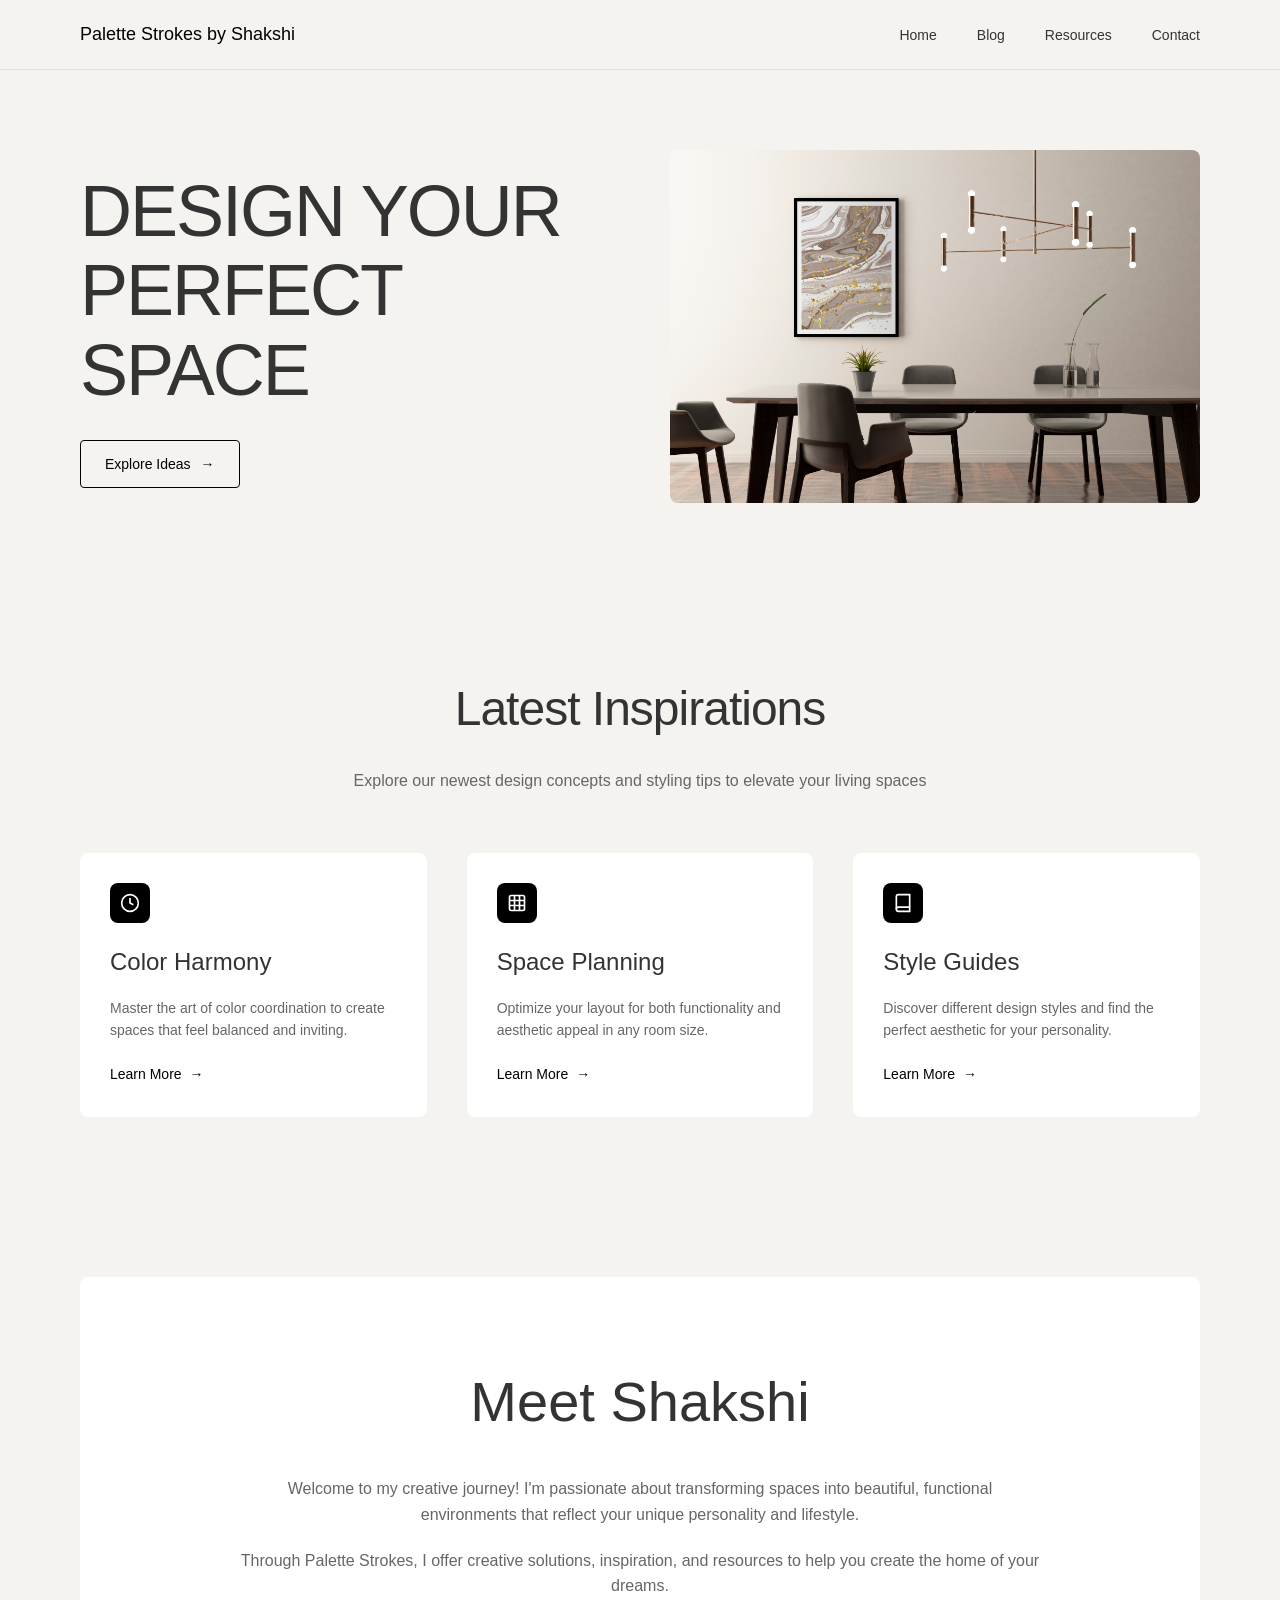
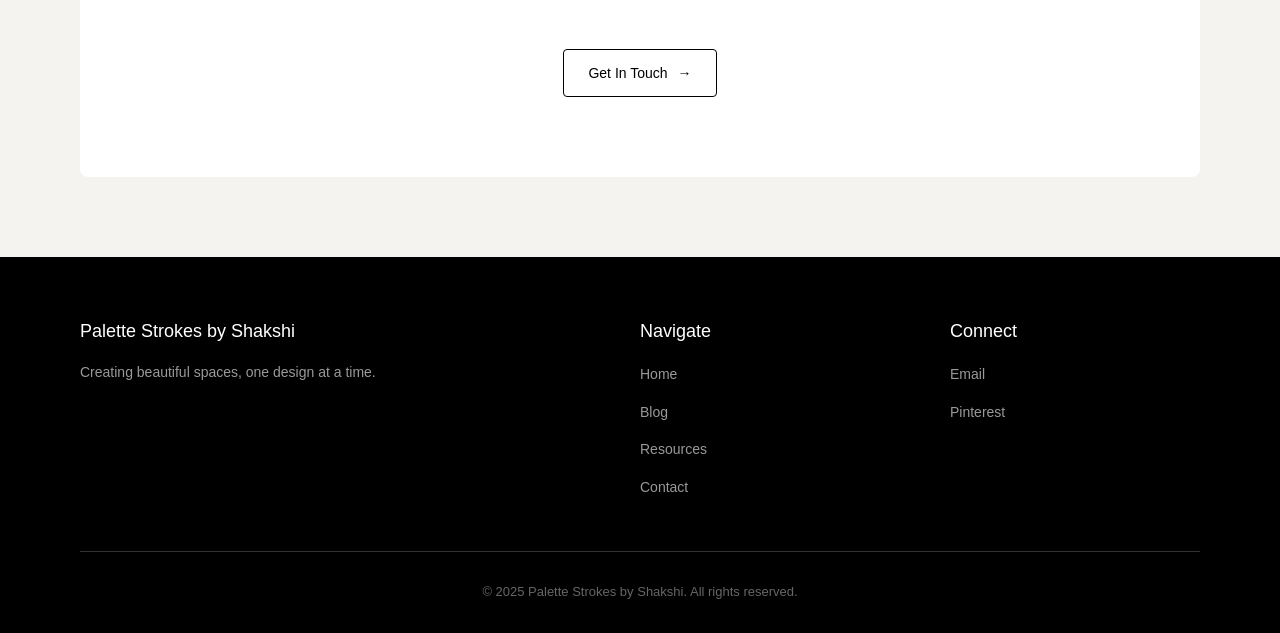
==== index.html @ cc867712 "Added Website Files Html, Css, Javascript files are added in the repository" ====
<!DOCTYPE html>
<html lang="en">
<head>
  <meta charset="UTF-8">
  <meta name="viewport" content="width=device-width, initial-scale=1.0">
  <title>Palette Strokes by Shakshi - Home</title>
  <link rel="stylesheet" href="css/styles.css">
</head>
<body>
  <header>
    <a href="index.html" class="logo">Palette Strokes by Shakshi</a>
    <nav>
      <ul>
        <li><a href="index.html">Home</a></li>
        <li><a href="blog.html">Blog</a></li>
        <li><a href="resources.html">Resources</a></li>
        <li><a href="contact.html">Contact</a></li>
      </ul>
    </nav>
  </header>

  <section class="hero">
    <div class="hero-content">
      <h1>DESIGN YOUR PERFECT SPACE</h1>
      <a href="blog.html" class="btn">
        Explore Ideas
        <span>→</span>
      </a>
    </div>
    <div class="hero-image">
      <img src="images/home_image.jpg" alt="Modern living room interior">
    </div>
  </section>

  <section class="section">
    <h2 class="section-title">Latest Inspirations</h2>
    <p class="section-subtitle">Explore our newest design concepts and styling tips to elevate your living spaces</p>
    
    <div class="features">
      <div class="feature-card">
        <div class="feature-icon">
          <svg width="20" height="20" viewBox="0 0 24 24" fill="none" stroke="white" stroke-width="2">
            <circle cx="12" cy="12" r="10"></circle>
            <path d="M12 6v6l4 2"></path>
          </svg>
        </div>
        <h3>Color Harmony</h3>
        <p>Master the art of color coordination to create spaces that feel balanced and inviting.</p>
        <a href="blog.html">
          Learn More
          <span>→</span>
        </a>
      </div>

      <div class="feature-card">
        <div class="feature-icon">
          <svg width="20" height="20" viewBox="0 0 24 24" fill="none" stroke="white" stroke-width="2">
            <rect x="3" y="3" width="18" height="18" rx="2"></rect>
            <path d="M9 3v18M15 3v18M3 9h18M3 15h18"></path>
          </svg>
        </div>
        <h3>Space Planning</h3>
        <p>Optimize your layout for both functionality and aesthetic appeal in any room size.</p>
        <a href="blog.html">
          Learn More
          <span>→</span>
        </a>
      </div>

      <div class="feature-card">
        <div class="feature-icon">
          <svg width="20" height="20" viewBox="0 0 24 24" fill="none" stroke="white" stroke-width="2">
            <path d="M4 19.5A2.5 2.5 0 0 1 6.5 17H20"></path>
            <path d="M6.5 2H20v20H6.5A2.5 2.5 0 0 1 4 19.5v-15A2.5 2.5 0 0 1 6.5 2z"></path>
          </svg>
        </div>
        <h3>Style Guides</h3>
        <p>Discover different design styles and find the perfect aesthetic for your personality.</p>
        <a href="blog.html">
          Learn More
          <span>→</span>
        </a>
      </div>
    </div>
  </section>

  <section class="about">
    <h2>Meet Shakshi</h2>
    <p>Welcome to my creative journey! I'm passionate about transforming spaces into beautiful, functional environments that reflect your unique personality and lifestyle.</p>
    <p>Through Palette Strokes, I offer creative solutions, inspiration, and resources to help you create the home of your dreams.</p>
    <a href="contact.html" class="btn">
      Get In Touch
      <span>→</span>
    </a>
  </section>

  <footer>
    <div class="footer-content">
      <div class="footer-section">
        <h3>Palette Strokes by Shakshi</h3>
        <p>Creating beautiful spaces, one design at a time.</p>
      </div>
      <div class="footer-section">
        <h3>Navigate</h3>
        <ul>
          <li><a href="index.html">Home</a></li>
          <li><a href="blog.html">Blog</a></li>
          <li><a href="resources.html">Resources</a></li>
          <li><a href="contact.html">Contact</a></li>
        </ul>
      </div>
      <div class="footer-section">
        <h3>Connect</h3>
        <ul>
          <li><a href="mailto:palettestrokesbyshakshi@gmail.com">Email</a></li>
          <li><a href="https://in.pinterest.com/PaletteStrokesByShakshi/">Pinterest</a></li>
        </ul>
      </div>
    </div>
    <div class="footer-bottom">
      <p>© 2025 Palette Strokes by Shakshi. All rights reserved.</p>
    </div>
  </footer>

  <script src="main.js"></script>
</body>
</html>
---- css/styles.css ----
/* --- RESET & GLOBALS --- */
* {
  margin: 0;
  padding: 0;
  box-sizing: border-box;
}

body {
  font-family: -apple-system, BlinkMacSystemFont, 'Segoe UI', Roboto, Oxygen, Ubuntu, Cantarell, sans-serif;
  background-color: #f5f3f0;
  color: #333;
  line-height: 1.6;
}

/* --- HEADER & NAVIGATION --- */
header {
  display: flex;
  justify-content: space-between;
  align-items: center;
  padding: 20px 80px;
  background-color: #f5f3f0;
  border-bottom: 1px solid #e0e0e0;
}

.logo {
  font-size: 18px;
  font-weight: 400;
  color: #000;
  text-decoration: none;
}

nav ul {
  display: flex;
  list-style: none;
  gap: 40px;
}

nav a {
  text-decoration: none;
  color: #333;
  font-size: 14px;
  transition: opacity 0.3s;
}

nav a:hover,
nav a.active-nav-link {
  opacity: 0.7;
  font-weight: 500;
}

/* --- HERO SECTION --- */
.hero {
  display: flex;
  align-items: center;
  justify-content: space-between;
  padding: 80px 80px;
  gap: 60px;
}

.hero-content {
  flex: 1;
}

.hero h1 {
  font-size: 72px;
  font-weight: 400;
  line-height: 1.1;
  margin-bottom: 30px;
  letter-spacing: -2px;
}

.hero-image {
  flex: 1;
  max-width: 600px;
}

.hero-image img {
  width: 100%;
  height: auto;
  border-radius: 8px;
}

.btn {
  display: inline-flex;
  align-items: center;
  gap: 10px;
  padding: 12px 24px;
  background-color: transparent;
  border: 1px solid #000;
  color: #000;
  text-decoration: none;
  font-size: 14px;
  border-radius: 4px;
  transition: all 0.3s;
  cursor: pointer;
}

.btn:hover {
  background-color: #000;
  color: #fff;
}

/* --- GENERAL SECTIONS --- */
.section {
  padding: 80px 80px;
  text-align: center;
}

.section-title {
  font-size: 48px;
  font-weight: 400;
  margin-bottom: 20px;
  letter-spacing: -1px;
}

.section-subtitle {
  font-size: 16px;
  color: #666;
  margin-bottom: 60px;
  max-width: 600px;
  margin-left: auto;
  margin-right: auto;
}

/* --- FEATURE CARDS (HOME) --- */
.features {
  display: grid;
  grid-template-columns: repeat(3, 1fr);
  gap: 40px;
  margin-top: 60px;
}

.feature-card {
  text-align: left;
  padding: 30px;
  background: #fff;
  border-radius: 8px;
  transition: transform 0.3s;
}

.feature-card:hover {
  transform: translateY(-5px);
}

.feature-icon {
  width: 40px;
  height: 40px;
  background: #000;
  border-radius: 8px;
  display: flex;
  align-items: center;
  justify-content: center;
  margin-bottom: 20px;
}

.feature-card h3 {
  font-size: 24px;
  font-weight: 400;
  margin-bottom: 15px;
}

.feature-card p {
  color: #666;
  font-size: 14px;
  margin-bottom: 20px;
}

.feature-card a {
  color: #000;
  text-decoration: none;
  font-size: 14px;
  display: inline-flex;
  align-items: center;
  gap: 8px;
}

/* --- ABOUT SECTION (HOME) --- */
.about {
  background: #fff;
  padding: 80px;
  margin: 80px;
  border-radius: 8px;
  text-align: center;
}

.about h2 {
  font-size: 56px;
  font-weight: 400;
  margin-bottom: 30px;
}

.about p {
  font-size: 16px;
  color: #666;
  max-width: 800px;
  margin: 0 auto 20px;
}

.about .btn {
  margin-top: 30px;
}

/* --- BLOG PAGE --- */
.blog-header {
  text-align: center;
  padding: 80px 80px 40px;
}

.blog-header h1 {
  font-size: 56px;
  font-weight: 400;
  margin-bottom: 20px;
}

.search-box {
  max-width: 400px;
  margin: 40px auto;
  position: relative;
}

.search-box input {
  width: 100%;
  padding: 12px 40px 12px 40px;
  border: 1px solid #ddd;
  border-radius: 4px;
  font-size: 14px;
}

.search-icon {
  position: absolute;
  left: 15px;
  top: 50%;
  transform: translateY(-50%);
  color: #999;
}

.blog-grid {
  display: grid;
  grid-template-columns: repeat(3, 1fr);
  gap: 40px;
  padding: 40px 80px 80px;
}

.blog-card {
  background: #fff;
  border-radius: 8px;
  overflow: hidden;
  transition: transform 0.3s;
  display: flex;
  flex-direction: column;
}

.blog-card:hover {
  transform: translateY(-5px);
}

.blog-image {
  width: 100%;
  height: 250px;
  object-fit: cover;
  background-color: #eee;
}

.blog-content {
  padding: 25px;
  flex-grow: 1;
  display: flex;
  flex-direction: column;
}

.blog-meta {
  display: flex;
  gap: 15px;
  font-size: 12px;
  color: #999;
  margin-bottom: 15px;
  flex-wrap: wrap;
}

.blog-card h3 {
  font-size: 20px;
  font-weight: 400;
  margin-bottom: 15px;
  line-height: 1.4;
}

.blog-card p {
  font-size: 14px;
  color: #666;
  margin-bottom: 20px;
  flex-grow: 1;
}

.blog-card a {
  color: #000;
  text-decoration: none;
  font-size: 14px;
  display: inline-flex;
  align-items: center;
  gap: 8px;
  margin-top: auto;
}

/* --- RESOURCES PAGE --- */
.resources-header {
  text-align: center;
  padding: 80px 80px 40px;
}

.filter-bar {
  display: flex;
  justify-content: center;
  flex-wrap: wrap;
  gap: 20px;
  margin: 40px 0;
}

.filter-bar input {
  flex: 1;
  min-width: 200px;
  max-width: 400px;
  padding: 12px 40px;
  border: 1px solid #ddd;
  border-radius: 4px;
  font-size: 14px;
}

.filter-bar select {
  padding: 12px 20px;
  border: 1px solid #ddd;
  border-radius: 4px;
  font-size: 14px;
  background: #fff;
}

.product-grid {
  display: grid;
  grid-template-columns: repeat(4, 1fr);
  gap: 30px;
  padding: 40px 80px 80px;
}

.product-card {
  background: #fff;
  border-radius: 8px;
  overflow: hidden;
  transition: transform 0.3s;
  display: flex;
  flex-direction: column;
}

.product-card:hover {
  transform: translateY(-5px);
}

.product-image {
  width: 100%;
  height: 200px;
  object-fit: cover;
  background-color: #eee;
}

.product-info {
  padding: 20px;
  flex-grow: 1;
  display: flex;
  flex-direction: column;
}

.product-header {
  display: flex;
  justify-content: space-between;
  align-items: start;
  margin-bottom: 10px;
  gap: 10px;
}

.product-card h3 {
  font-size: 16px;
  font-weight: 400;
  flex: 1;
}

.product-tag {
  background: #f0f0f0;
  padding: 4px 12px;
  border-radius: 12px;
  font-size: 11px;
  color: #666;
  white-space: nowrap;
}

.product-author {
  font-size: 12px;
  color: #999;
  margin-bottom: 10px;
}

.product-card p {
  font-size: 13px;
  color: #666;
  margin-bottom: 15px;
  line-height: 1.5;
  flex-grow: 1;
}

.product-btn {
  width: 100%;
  padding: 10px;
  border: 1px solid #ddd;
  background: transparent;
  border-radius: 4px;
  font-size: 13px;
  cursor: pointer;
  transition: all 0.3s;
  display: flex;
  align-items: center;
  justify-content: center;
  gap: 8px;
  text-decoration: none;
  color: #000;
  margin-top: auto;
}

.product-btn:hover {
  background: #000;
  color: #fff;
  border-color: #000;
}

/* --- CONTACT PAGE --- */
.contact-hero {
  text-align: center;
  padding: 80px 80px 60px;
}

.contact-hero h1 {
  font-size: 56px;
  font-weight: 400;
  margin-bottom: 20px;
}

.contact-hero p {
  font-size: 16px;
  color: #666;
}

.contact-container {
  display: grid;
  grid-template-columns: 1fr 1fr;
  gap: 60px;
  padding: 40px 80px 80px;
  max-width: 1400px;
  margin: 0 auto;
}

.contact-form-section h2,
.contact-methods h2 {
  font-size: 32px;
  font-weight: 400;
  margin-bottom: 15px;
}

.contact-form-section p,
.contact-methods p {
  color: #666;
  margin-bottom: 30px;
}

.contact-form {
  background: #fff;
  padding: 40px;
  border-radius: 8px;
}

.contact-form h3 {
  font-size: 24px;
  font-weight: 400;
  margin-bottom: 10px;
}

.contact-form > p {
  font-size: 14px;
  color: #666;
  margin-bottom: 30px;
}

.form-row {
  display: grid;
  grid-template-columns: 1fr 1fr;
  gap: 20px;
  margin-bottom: 20px;
}

.form-group {
  margin-bottom: 20px;
  position: relative;
}

.form-group label {
  display: block;
  margin-bottom: 8px;
  font-size: 14px;
  color: #333;
}

.form-group input,
.form-group textarea,
.form-group select {
  width: 100%;
  padding: 12px;
  border: 1px solid #ddd;
  border-radius: 4px;
  font-size: 14px;
  font-family: inherit;
  background-color: #fff;
  -webkit-appearance: none;
  appearance: none;
}

.form-group textarea {
  min-height: 120px;
  resize: vertical;
}

.submit-btn {
  width: 100%;
  padding: 14px;
  background: #000;
  color: #fff;
  border: none;
  border-radius: 4px;
  font-size: 14px;
  cursor: pointer;
  transition: opacity 0.3s;
}

.submit-btn:hover {
  opacity: 0.8;
}

.submit-btn.loading {
  opacity: 0.7;
  cursor: wait;
}

.contact-method {
  background: #fff;
  padding: 30px;
  border-radius: 8px;
  margin-bottom: 20px;
}

.method-header {
  display: flex;
  align-items: center;
  gap: 15px;
  margin-bottom: 15px;
}

.method-icon {
  width: 40px;
  height: 40px;
  background: #000;
  border-radius: 8px;
  display: flex;
  align-items: center;
  justify-content: center;
  color: #fff;
  flex-shrink: 0;
}

.contact-method h3 {
  font-size: 20px;
  font-weight: 400;
}

.contact-method p {
  font-size: 14px;
  color: #666;
  margin-bottom: 15px;
}

.contact-method a {
  color: #000;
  text-decoration: none;
  font-size: 14px;
  word-break: break-all;
}

/* --- FOOTER --- */
footer {
  background: #000;
  color: #fff;
  padding: 60px 80px 30px;
}

.footer-content {
  display: grid;
  grid-template-columns: 2fr 1fr 1fr;
  gap: 60px;
  margin-bottom: 40px;
}

.footer-section h3 {
  font-size: 18px;
  font-weight: 400;
  margin-bottom: 15px;
}

.footer-section p {
  font-size: 14px;
  color: #999;
}

.footer-section ul {
  list-style: none;
}

.footer-section ul li {
  margin-bottom: 12px;
}

.footer-section a {
  color: #999;
  text-decoration: none;
  font-size: 14px;
  transition: color 0.3s;
}

.footer-section a:hover {
  color: #fff;
}

.footer-bottom {
  text-align: center;
  padding-top: 30px;
  border-top: 1px solid #333;
  font-size: 13px;
  color: #666;
}

.wix-badge {
  position: fixed;
  bottom: 20px;
  right: 20px;
  background: #fff;
  padding: 8px 16px;
  border-radius: 4px;
  font-size: 12px;
  box-shadow: 0 2px 10px rgba(0,0,0,0.1);
  z-index: 100;
}

/* --- ADMIN PAGE STYLES --- */
.admin-container {
  max-width: 1400px;
  margin: 0 auto;
  padding: 40px 80px 80px;
}

.admin-header {
  text-align: center;
  padding: 60px 80px 40px;
}

.admin-header h1 {
  font-size: 48px;
  font-weight: 400;
  margin-bottom: 15px;
}

.stats-grid {
  display: grid;
  grid-template-columns: repeat(3, 1fr);
  gap: 30px;
  margin-bottom: 50px;
}

.stat-card {
  background: #fff;
  padding: 40px 30px;
  border-radius: 8px;
  text-align: center;
  transition: transform 0.3s;
}

.stat-card:hover {
  transform: translateY(-5px);
}

.stat-number {
  font-size: 48px;
  font-weight: 400;
  margin-bottom: 10px;
  color: #000;
}

.stat-label {
  font-size: 14px;
  color: #666;
  text-transform: uppercase;
  letter-spacing: 1px;
}

.auth-notice {
  background: #fff;
  padding: 40px;
  border-radius: 8px;
  text-align: center;
  margin-bottom: 50px;
  border: 2px solid #f0f0f0;
}

.auth-icon {
  width: 60px;
  height: 60px;
  background: #000;
  border-radius: 50%;
  display: flex;
  align-items: center;
  justify-content: center;
  margin: 0 auto 20px;
  color: #fff;
  flex-shrink: 0;
}

.auth-notice h3 {
  font-size: 24px;
  font-weight: 400;
  margin-bottom: 15px;
}

.auth-notice p {
  font-size: 14px;
  color: #666;
  max-width: 600px;
  margin: 0 auto;
}

.admin-section {
  margin-bottom: 60px;
}

.admin-section-title {
  font-size: 32px;
  font-weight: 400;
  margin-bottom: 30px;
  padding-bottom: 15px;
  border-bottom: 2px solid #ddd;
}

.admin-form {
  background: #fff;
  padding: 40px;
  border-radius: 8px;
  margin-bottom: 40px;
  box-shadow: 0 2px 10px rgba(0,0,0,0.05);
}

.admin-form h3 {
  font-size: 24px;
  font-weight: 400;
  margin-bottom: 30px;
  padding-bottom: 20px;
  border-bottom: 1px solid #eee;
}

.form-section {
  margin-bottom: 35px;
  padding-bottom: 35px;
  border-bottom: 1px solid #f0f0f0;
}

.form-section:last-of-type {
  border-bottom: none;
  margin-bottom: 0;
  padding-bottom: 0;
}

.form-section-title {
  font-size: 16px;
  font-weight: 500;
  margin-bottom: 20px;
  color: #666;
  text-transform: uppercase;
  letter-spacing: 1px;
}

.items-list {
  background: #fff;
  padding: 40px;
  border-radius: 8px;
  box-shadow: 0 2px 10px rgba(0,0,0,0.05);
  min-height: 100px;
}

.items-list h3 {
  font-size: 24px;
  font-weight: 400;
  margin-bottom: 30px;
  padding-bottom: 20px;
  border-bottom: 1px solid #eee;
}

.item-row {
  display: flex;
  justify-content: space-between;
  align-items: center;
  padding: 25px;
  border: 1px solid #eee;
  border-radius: 8px;
  margin-bottom: 15px;
  transition: all 0.3s;
  background: #fafafa;
}

.item-row:hover {
  background: #fff;
  box-shadow: 0 2px 8px rgba(0,0,0,0.08);
  transform: translateX(5px);
}

.item-info {
  flex: 1;
  margin-right: 20px;
}

.item-info h4 {
  font-size: 16px;
  font-weight: 500;
  margin-bottom: 8px;
  color: #000;
}

.item-info p {
  font-size: 13px;
  color: #999;
  margin: 0;
}

.item-actions {
  display: flex;
  gap: 12px;
  align-items: center;
  flex-shrink: 0;
}

.edit-btn, 
.delete-btn {
  padding: 10px 20px;
  border: 1px solid #ddd;
  background: #fff;
  border-radius: 4px;
  font-size: 13px;
  text-decoration: none;
  color: #333;
  transition: all 0.3s;
  display: inline-block;
  cursor: pointer;
}

.edit-btn:hover {
  background: #000;
  color: #fff;
  border-color: #000;
}

.delete-btn {
  border-color: #ff4444;
  color: #ff4444;
}

.delete-btn:hover {
  background: #ff4444;
  color: #fff;
}

/* --- BLOG POST PAGE (post.html) --- */
.blog-post-container {
  max-width: 800px; /* Centered content area */
  margin: 40px auto;
  padding: 20px 40px; /* Added horizontal padding for mobile */
}
.post-title {
  font-size: 2.8rem; /* 44px */
  font-weight: 700;
  color: #333;
  line-height: 1.2;
  margin-bottom: 15px;
}
.post-meta {
  font-size: 0.9rem; /* 14px */
  color: #777;
  margin-bottom: 30px;
}
.post-meta span {
  margin-right: 15px;
}
.post-header-image {
  width: 100%;
  height: auto;
  border-radius: 8px;
  margin-bottom: 30px;
  object-fit: cover;
  max-height: 450px;
  background-color: #eee;
}
.post-content {
  font-size: 1.1rem; /* 18px */
  line-height: 1.7;
  color: #444;
}
.post-content h2 {
  font-size: 1.8rem; /* 28px */
  font-weight: 600;
  margin-top: 40px;
  margin-bottom: 15px;
}
.post-content h3 {
  font-size: 1.4rem; /* 22px */
  font-weight: 600;
  margin-top: 30px;
  margin-bottom: 10px;
}
.post-content p {
  margin-bottom: 20px;
}
.post-content ul, .post-content ol {
  margin-left: 20px;
  margin-bottom: 20px;
  padding-left: 1.2em;
}
 .post-content li {
  margin-bottom: 10px;
}
.post-content a {
  color: #000;
  text-decoration: underline;
}
.post-content blockquote {
  border-left: 4px solid #ddd;
  padding-left: 20px;
  margin: 20px 0;
  font-style: italic;
  color: #666;
}
.back-link {
  display: inline-block;
  margin-bottom: 20px;
  color: #555;
  text-decoration: none;
  font-weight: 500;
}
.back-link:hover {
  color: #000;
}

/* --- RESPONSIVE --- */
@media (max-width: 1024px) {
  .blog-grid,
  .product-grid {
    grid-template-columns: repeat(2, 1fr);
  }
  
  .features {
    grid-template-columns: repeat(2, 1fr);
  }
  
  .contact-container {
    grid-template-columns: 1fr;
  }
  
  .admin-container {
    padding: 40px 40px;
  }
  
  .stats-grid {
    grid-template-columns: repeat(2, 1fr);
    gap: 20px;
  }
  
  .item-row {
    flex-direction: column;
    align-items: flex-start;
    gap: 15px;
  }
  
  .item-actions {
    width: 100%;
    justify-content: flex-start;
  }
}

@media (max-width: 768px) {
  header {
    padding: 20px 40px;
    flex-direction: column;
    align-items: flex-start;
    gap: 15px;
  }
  
  nav ul {
    gap: 20px;
    flex-direction: column;
    width: 100%;
  }
  
  /* Mobile nav toggling */
  nav {
    display: none;
    width: 100%;
  }
  nav.nav-active {
    display: block;
  }
  .mobile-menu-btn {
    display: block;
    position: absolute;
    top: 25px;
    right: 40px;
    font-size: 24px;
    background: none;
    border: none;
    cursor: pointer;
  }

  .hero {
    flex-direction: column;
    padding: 40px 40px;
  }
  
  .hero h1 {
    font-size: 48px;
  }
  
  .section, .about {
    padding: 60px 40px;
    margin: 40px 0;
  }
  
  .blog-grid,
  .product-grid,
  .features {
    grid-template-columns: 1fr;
    padding: 40px 40px;
  }
  
  .form-row {
    grid-template-columns: 1fr;
    margin-bottom: 0;
  }
  
  footer {
    padding: 40px 40px 20px;
  }
  
  .footer-content {
    grid-template-columns: 1fr;
    gap: 30px;
  }
  
  .admin-header {
    padding: 40px 40px 30px;
  }
  
  .admin-header h1 {
    font-size: 36px;
  }
  
  .stats-grid {
    grid-template-columns: 1fr;
    gap: 15px;
  }
  
  .admin-form,
  .items-list {
    padding: 30px 20px;
  }
  
  .admin-section-title {
    font-size: 24px;
  }
  
  .blog-post-container {
    padding: 20px 20px; /* Tighter padding on mobile */
  }
  .post-title {
    font-size: 2.2rem; /* Smaller title */
  }
  .post-content {
    font-size: 1rem; /* Smaller text */
  }
}

/* --- NEW HELPER CLASSES (Notifications, Modals, Skeletons) --- */

/* Notifications */
.notification {
  position: fixed;
  bottom: 20px;
  left: 50%;
  transform: translate(-50%, 100px);
  background-color: #333;
  color: #fff;
  padding: 14px 24px;
  border-radius: 4px;
  font-size: 14px;
  z-index: 1001;
  transition: transform 0.3s ease-in-out;
  box-shadow: 0 4px 15px rgba(0,0,0,0.2);
}
.notification.show {
  transform: translate(-50%, 0);
}
.notification.notification-success {
  background-color: #4CAF50;
}
.notification.notification-error {
  background-color: #ff4444;
}

/* Success Message (Contact) */
.success-message {
  position: fixed;
  top: 0;
  left: 0;
  right: 0;
  bottom: 0;
  background: rgba(0,0,0,0.5);
  display: flex;
  align-items: center;
  justify-content: center;
  z-index: 1000;
  opacity: 0;
  visibility: hidden;
  transition: opacity 0.3s, visibility 0.3s;
}
.success-message.show {
  opacity: 1;
  visibility: visible;
}
.success-content {
  background: #fff;
  padding: 40px 50px;
  border-radius: 8px;
  text-align: center;
  transform: scale(0.9);
  transition: transform 0.3s;
}
.success-message.show .success-content {
  transform: scale(1);
}
.success-icon {
  width: 60px;
  height: 60px;
  background: #4CAF50;
  color: #fff;
  font-size: 36px;
  font-weight: bold;
  border-radius: 50%;
  display: flex;
  align-items: center;
  justify-content: center;
  margin: 0 auto 20px;
}
.success-content h3 {
  font-size: 24px;
  font-weight: 400;
  margin-bottom: 10px;
}
.success-content p {
  font-size: 14px;
  color: #666;
}

/* Form Errors */
.form-group input.error,
.form-group textarea.error {
  border-color: #ff4444;
}
.error-message {
  font-size: 12px;
  color: #ff4444;
  margin-top: 5px;
}
.char-count {
  font-size: 12px;
  color: #999;
  text-align: right;
  margin-top: 5px;
}

/* Back to Top Button */
.back-to-top {
  position: fixed;
  bottom: 20px;
  right: 20px;
  width: 40px;
  height: 40px;
  background: #000;
  color: #fff;
  border: none;
  border-radius: 50%;
  font-size: 20px;
  cursor: pointer;
  z-index: 99;
  opacity: 0;
  visibility: hidden;
  transform: translateY(20px);
  transition: all 0.3s;
}
.back-to-top.visible {
  opacity: 1;
  visibility: visible;
  transform: translateY(0);
}
.back-to-top:hover {
  opacity: 0.8;
}
/* Move wix badge */
.wix-badge {
  right: 70px;
}

/* Login Modal */
.login-modal {
  position: fixed;
  top: 0;
  left: 0;
  right: 0;
  bottom: 0;
  z-index: 1000;
  display: flex;
  align-items: center;
  justify-content: center;
  opacity: 0;
  visibility: hidden;
  transition: opacity 0.3s, visibility 0.3s;
}
.login-modal.show {
  opacity: 1;
  visibility: visible;
}
.modal-overlay {
  position: absolute;
  top: 0;
  left: 0;
  right: 0;
  bottom: 0;
  background: rgba(0,0,0,0.6);
}
.modal-content {
  background: #fff;
  padding: 40px;
  border-radius: 8px;
  width: 90%;
  max-width: 450px;
  position: relative;
  z-index: 1001;
  transform: scale(0.95);
  transition: transform 0.3s;
}
.login-modal.show .modal-content {
  transform: scale(1);
}
.modal-close {
  position: absolute;
  top: 15px;
  right: 15px;
  background: none;
  border: none;
  font-size: 24px;
  cursor: pointer;
  color: #999;
}
.modal-body h2 {
  font-size: 24px;
  font-weight: 400;
  margin-bottom: 10px;
  text-align: center;
}
.modal-body p {
  text-align: center;
  color: #666;
  margin-bottom: 30px;
}

/* --- LOADING SKELETONS --- */
@keyframes skeleton-pulse {
  0% { background-color: #eee; }
  50% { background-color: #e0e0e0; }
  100% { background-color: #eee; }
}

.loading-container {
  display: contents; /* Allows grid layout to apply to children */
}

/* Common Skeleton Card */
.skeleton-card {
  background: #fff;
  border-radius: 8px;
  overflow: hidden;
}
.skeleton-image {
  width: 100%;
  height: 250px;
  animation: skeleton-pulse 1.5s infinite ease-in-out;
}
.skeleton-content {
  padding: 25px;
}
.skeleton-meta {
  width: 60%;
  height: 12px;
  margin-bottom: 15px;
  animation: skeleton-pulse 1.5s infinite ease-in-out;
}
.skeleton-title {
  width: 80%;
  height: 20px;
  margin-bottom: 15px;
  animation: skeleton-pulse 1.5s infinite ease-in-out;
}
.skeleton-text {
  width: 100%;
  height: 14px;
  margin-bottom: 10px;
  animation: skeleton-pulse 1.5s infinite ease-in-out;
}
.skeleton-text.short {
  width: 70%;
}
.skeleton-link {
  width: 30%;
  height: 16px;
  margin-top: 20px;
  animation: skeleton-pulse 1.5s infinite ease-in-out;
}

/* Product Skeleton Adjustments */
.skeleton-card.product .skeleton-image {
  height: 200px;
}
.skeleton-card.product .skeleton-title.short {
  width: 70%;
  height: 16px;
}
.skeleton-card.product .skeleton-text.short {
  width: 40%;
  height: 12px;
}
.skeleton-card.product .skeleton-link.product-btn {
  width: 100%;
  height: 40px;
  margin-top: 15px;
  border-radius: 4px;
}

/* Blog Post Skeleton (post.html) */
.post-loading-skeleton .skeleton-title {
  height: 40px;
  width: 70%;
  margin-bottom: 20px;
}
.post-loading-skeleton .skeleton-meta {
  height: 14px;
  width: 40%;
  margin-bottom: 30px;
}
.post-loading-skeleton .skeleton-image {
  height: 400px;
  margin-bottom: 30px;
  border-radius: 8px;
}
.post-loading-skeleton .skeleton-text {
  margin-bottom: 15px;
}

.no-results-message {
  padding: 40px;
  text-align: center;
  color: #666;
  font-size: 16px;
  grid-column: 1 / -1; /* Span full grid width */
}
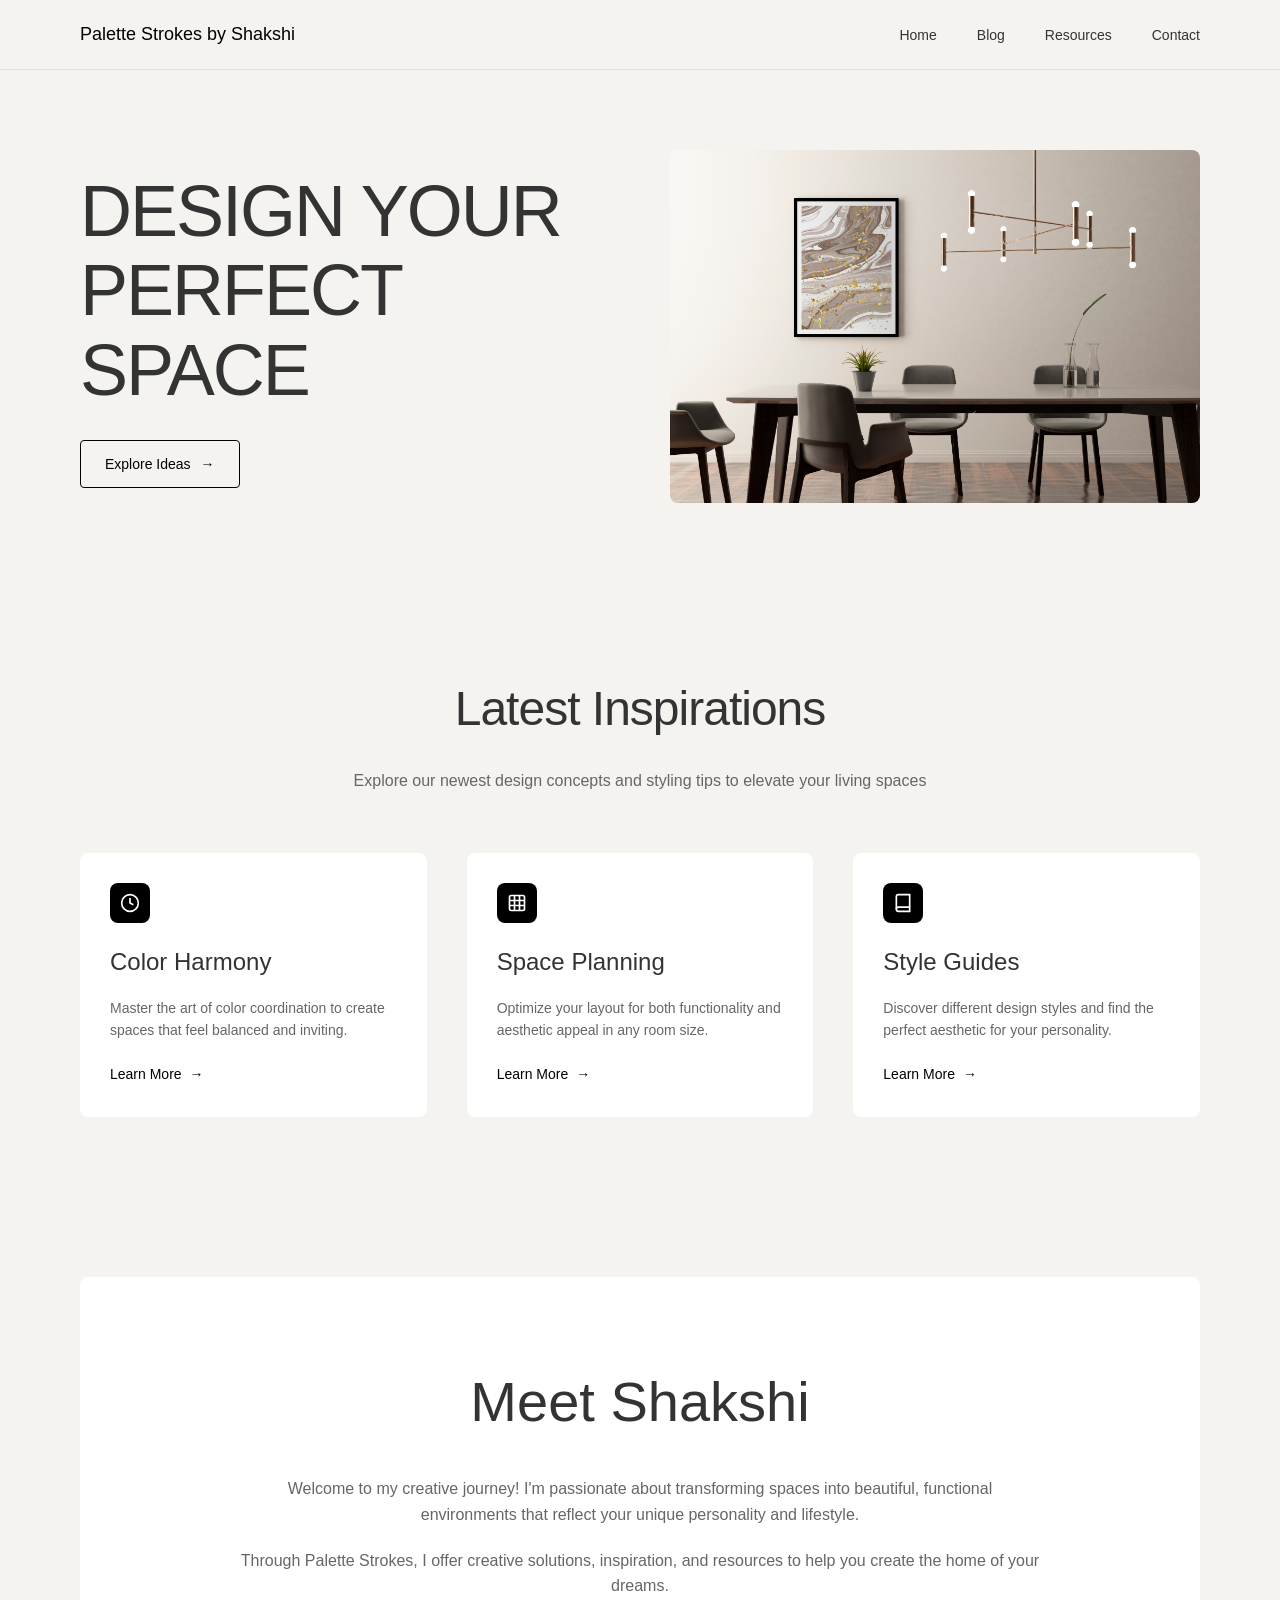
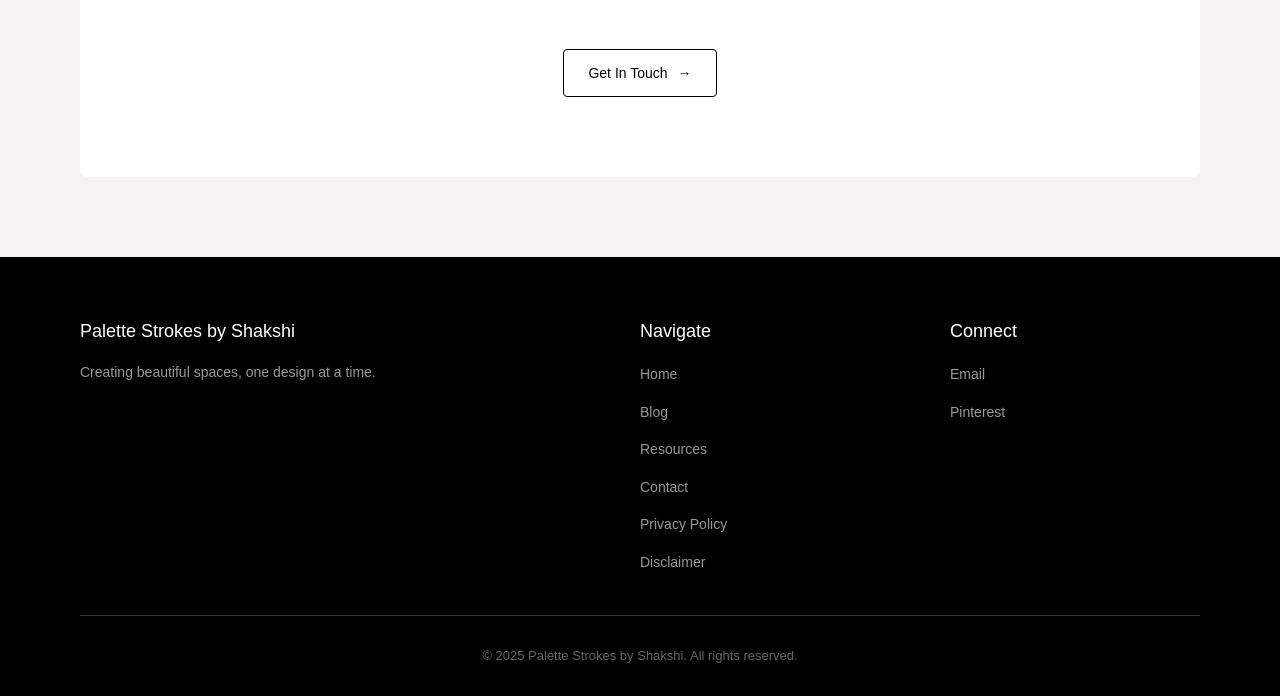
==== commit 1e7e747b: "privacy, disclaimer file and footer added to the website Two new files added and footer changed." ====
--- a/index.html
+++ b/index.html
@@ -94,7 +94,7 @@
     </a>
   </section>
 
-  <footer>
+  <footer class="footer-component">
     <div class="footer-content">
       <div class="footer-section">
         <h3>Palette Strokes by Shakshi</h3>
@@ -107,6 +107,8 @@
           <li><a href="blog.html">Blog</a></li>
           <li><a href="resources.html">Resources</a></li>
           <li><a href="contact.html">Contact</a></li>
+          <li><a href="privacy.html">Privacy Policy</a></li>
+          <li><a href="disclaimer.html">Disclaimer</a></li>
         </ul>
       </div>
       <div class="footer-section">
@@ -122,6 +124,7 @@
     </div>
   </footer>
 
+
   <script src="main.js"></script>
 </body>
 </html>
--- a/css/styles.css
+++ b/css/styles.css
@@ -1385,3 +1385,89 @@
   font-size: 16px;
   grid-column: 1 / -1; /* Span full grid width */
 }
+
+/* =========================================
+   Legal & Content Page Styles
+   ========================================= */
+
+.content-page {
+  max-width: 800px;
+  margin: 40px auto;
+  padding: 20px 40px 40px 40px; /* More padding on bottom */
+  background-color: #fff;
+  border-radius: 8px;
+  line-height: 1.7;
+  border: 1px solid #eee;
+}
+.content-page h1 {
+  font-size: 2.5rem;
+  font-weight: 700;
+  margin-bottom: 10px;
+  color: #000;
+}
+.content-page h2 {
+  font-size: 1.8rem;
+  font-weight: 600;
+  margin-top: 40px;
+  margin-bottom: 15px;
+  color: #000;
+}
+.content-page p, .content-page ul {
+  margin-bottom: 20px;
+  color: #444;
+  font-size: 1.05rem;
+}
+.content-page ul {
+  list-style-position: outside;
+  margin-left: 20px;
+}
+.content-page em {
+  color: #777;
+  font-style: italic;
+}
+.content-page a {
+  color: #000;
+  font-weight: 500;
+  text-decoration: underline;
+}
+
+/* =========================================
+   Affiliate Disclaimer Box
+   ========================================= */
+
+.affiliate-disclaimer-box {
+  max-width: 90%;
+  margin: 20px auto 40px auto;
+  padding: 20px;
+  background-color: #fdfdfd;
+  border: 1px solid #eee;
+  border-radius: 8px;
+  text-align: center;
+  font-size: 14px;
+  color: #666;
+  line-height: 1.6;
+}
+.affiliate-disclaimer-box strong {
+  color: #333;
+}
+.disclaimer-link {
+  font-weight: 600;
+  color: #000;
+  text-decoration: underline;
+  white-space: nowrap; /* Prevents link from breaking awkwardly */
+}
+
+/* =========================================
+   Footer Link Styles
+   ========================================= */
+.footer-section ul {
+  list-style: none;
+  padding: 0;
+  margin: 0;
+}
+.footer-section ul li {
+  margin-bottom: 12px;
+}
+.footer-section ul li:last-child {
+  margin-bottom: 0;
+}
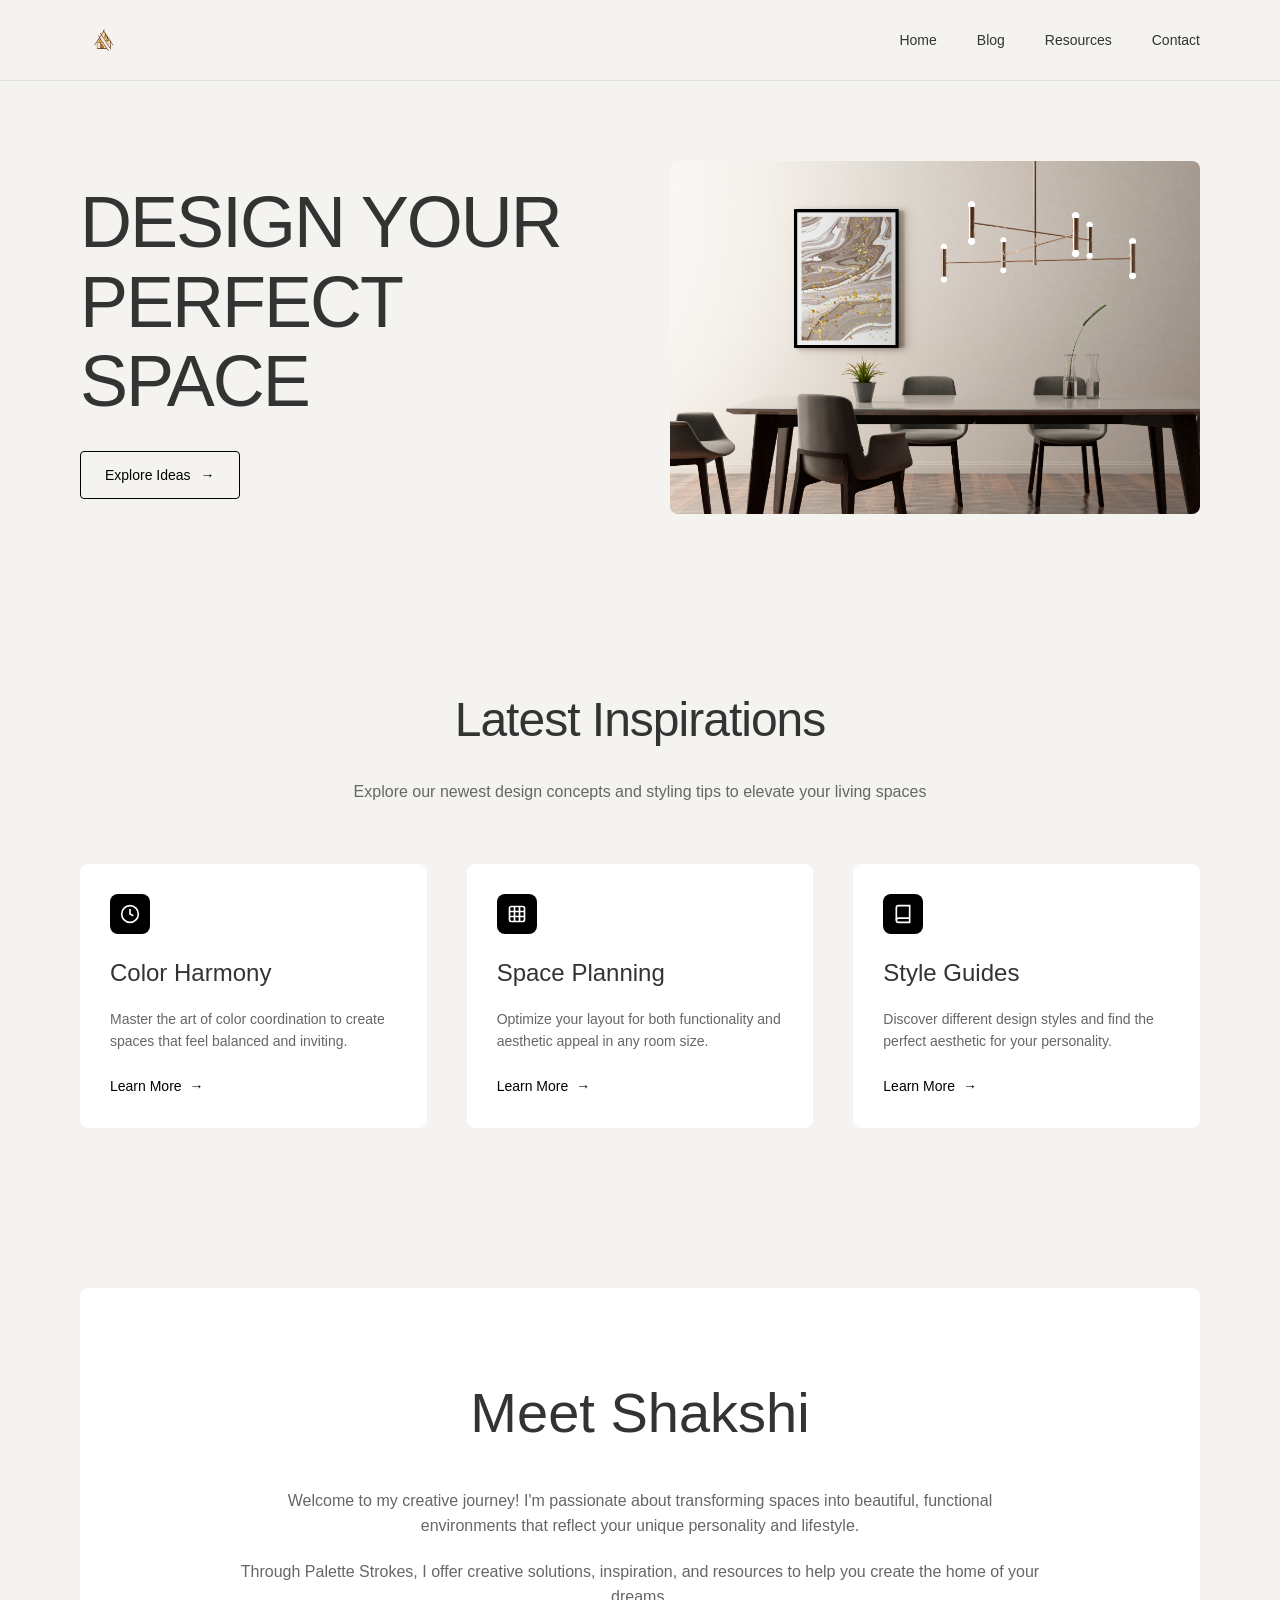
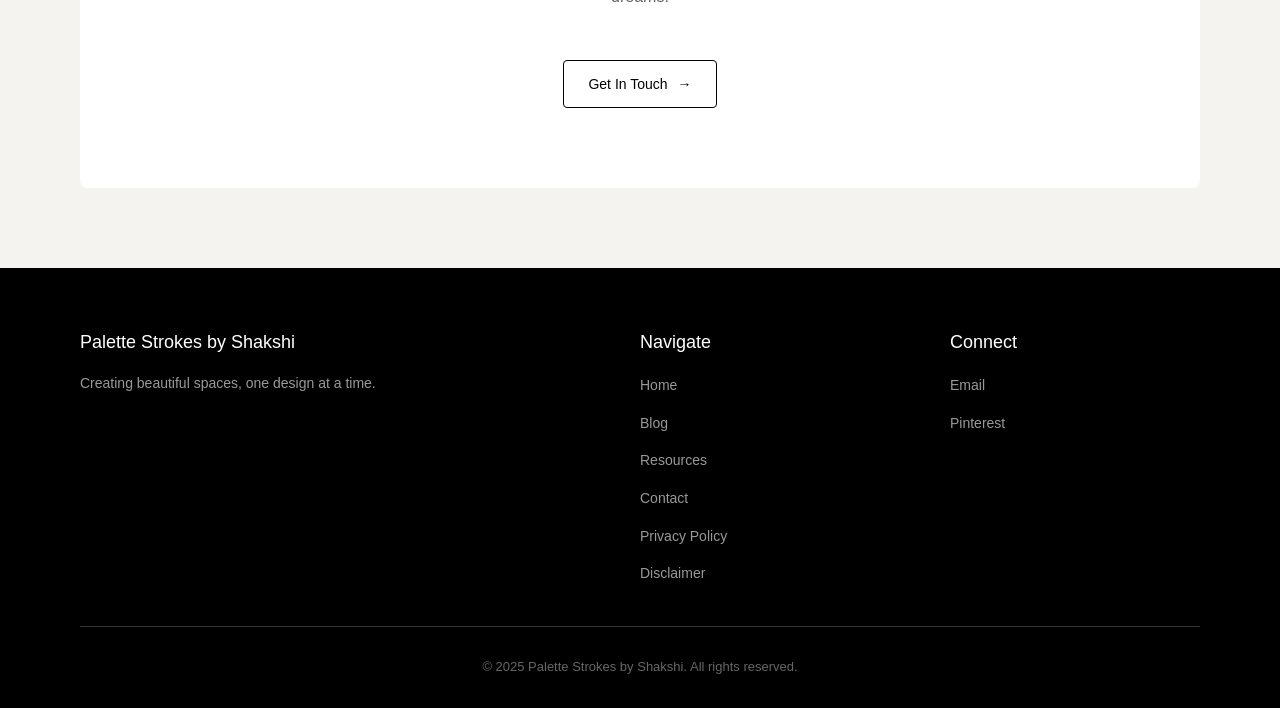
==== commit c4c3ddff: "Added logo, favicon Added the logo in the website" ====
--- a/index.html
+++ b/index.html
@@ -4,11 +4,12 @@
   <meta charset="UTF-8">
   <meta name="viewport" content="width=device-width, initial-scale=1.0">
   <title>Palette Strokes by Shakshi - Home</title>
+  <link rel="icon" href="images/logo.png">
   <link rel="stylesheet" href="css/styles.css">
 </head>
 <body>
   <header>
-    <a href="index.html" class="logo">Palette Strokes by Shakshi</a>
+    <a href="index.html" class="logo"><img src="images/logo.png" alt="Palette Strokes by Shakshi"></a>
     <nav>
       <ul>
         <li><a href="index.html">Home</a></li>
--- a/css/styles.css
+++ b/css/styles.css
@@ -1471,3 +1471,16 @@
 .footer-section ul li:last-child {
   margin-bottom: 0;
 }
+
+/* =========================================
+   Logo Styling
+   ========================================= */
+.logo {
+  font-size: 0; /* Removes any text-related styling */
+}
+
+.logo img {
+  height: 40px; /* You can change this number to make your logo bigger or smaller */
+  width: auto;
+  display: block;
+}
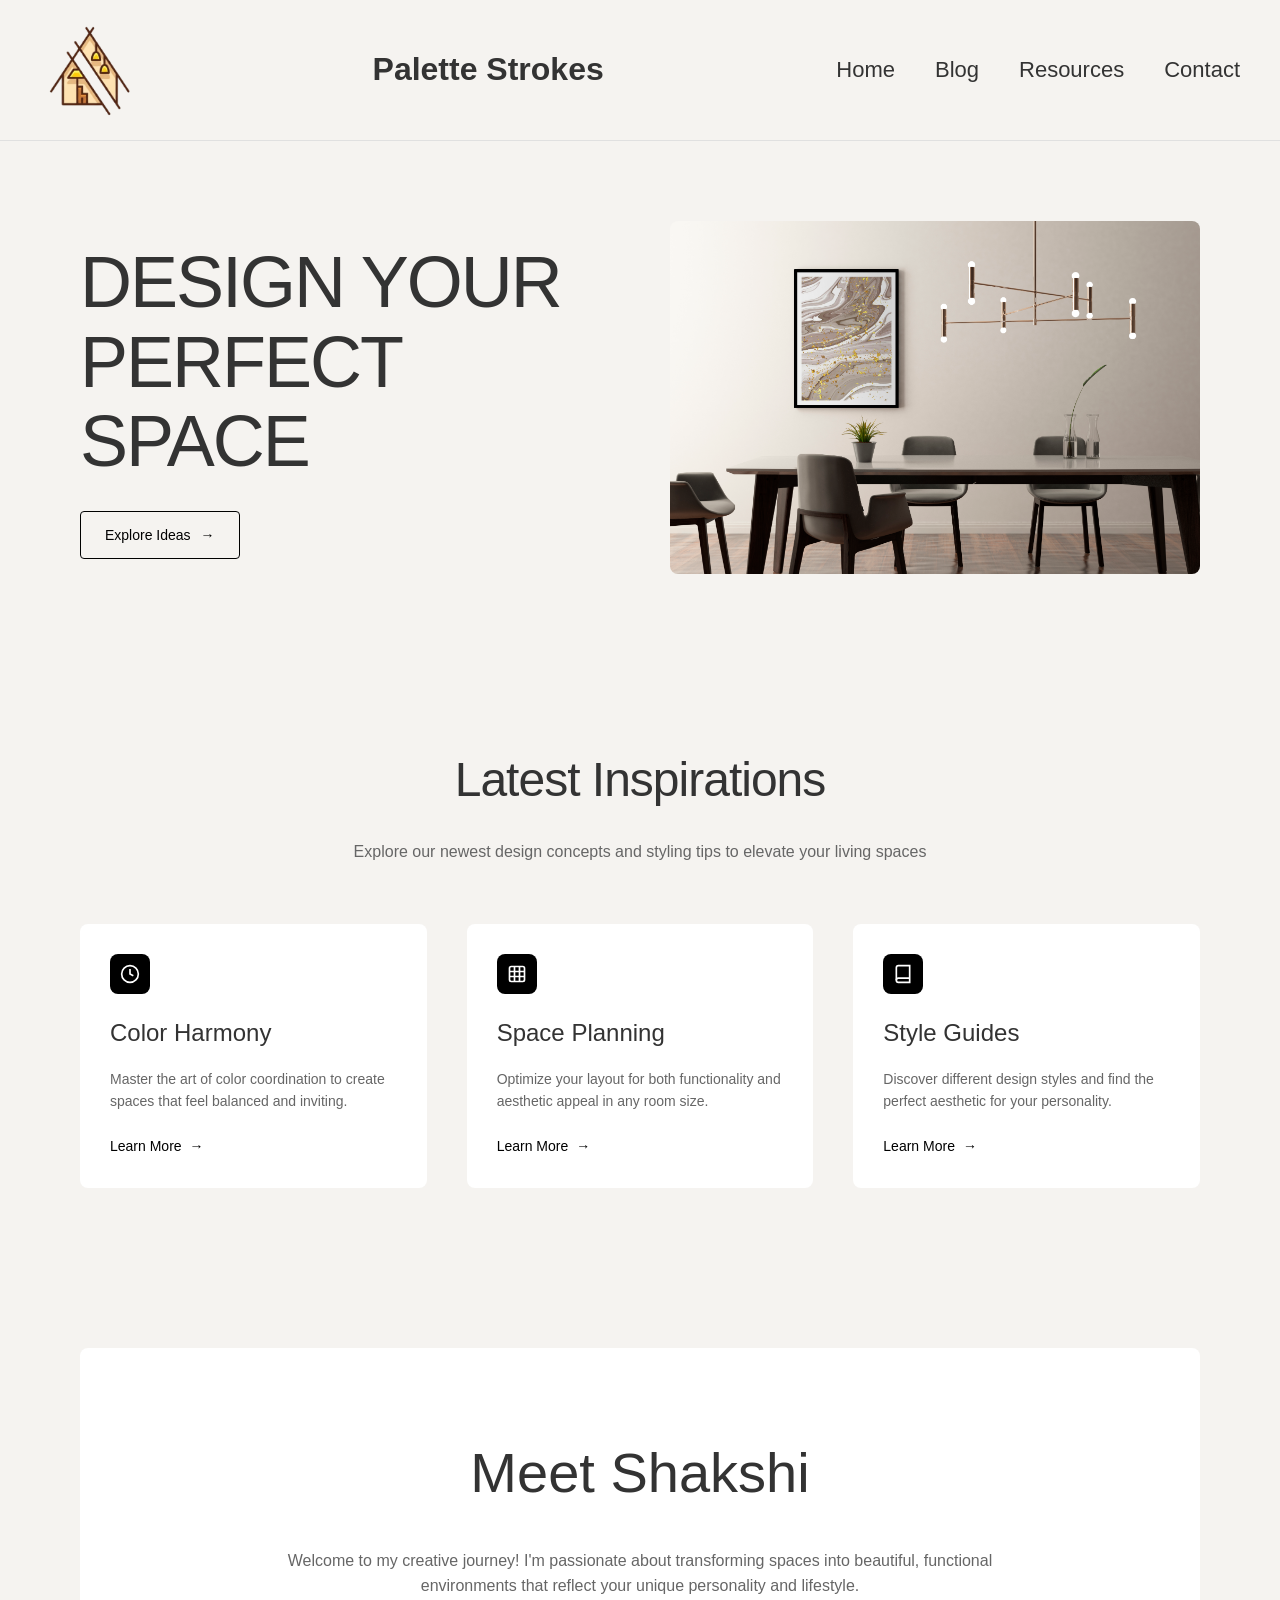
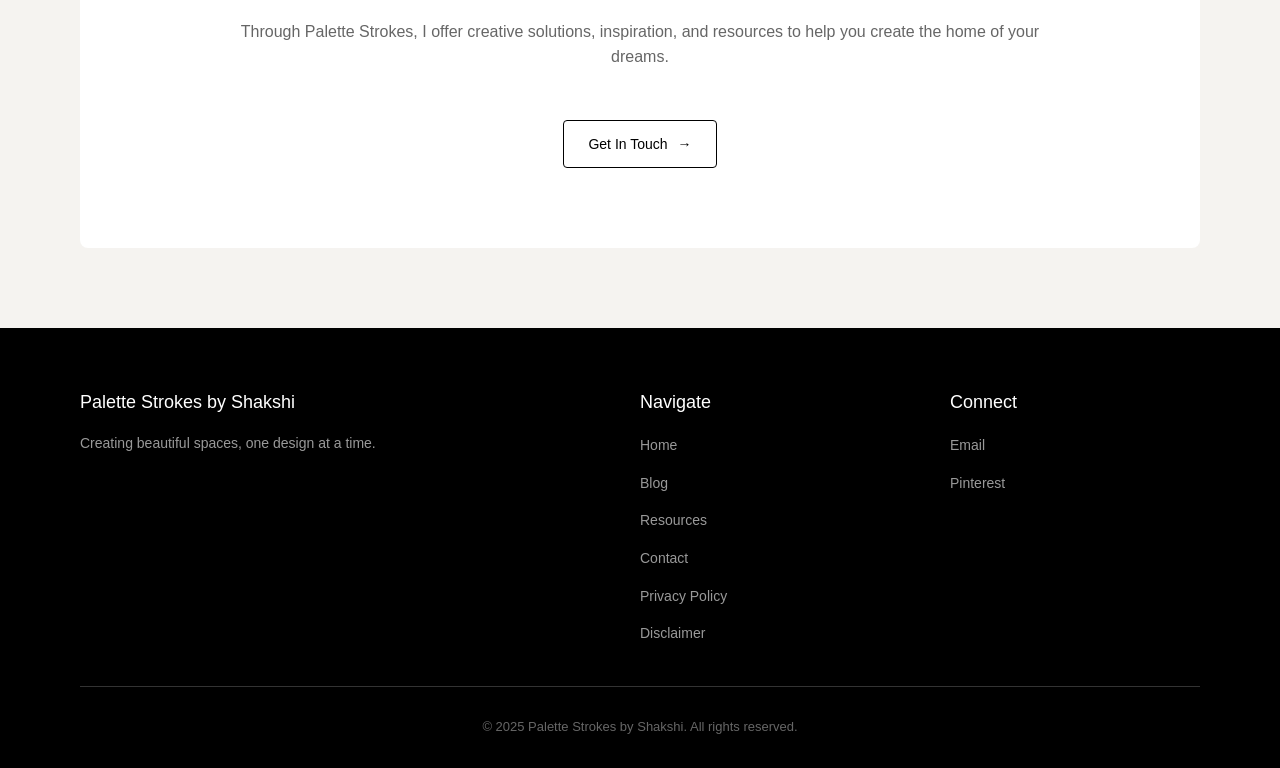
==== commit 87956546: "Header added Website title added" ====
--- a/index.html
+++ b/index.html
@@ -10,6 +10,7 @@
 <body>
   <header>
     <a href="index.html" class="logo"><img src="images/logo.png" alt="Palette Strokes by Shakshi"></a>
+    <h1 class="site-title">Palette Strokes</h1>
     <nav>
       <ul>
         <li><a href="index.html">Home</a></li>
--- a/css/styles.css
+++ b/css/styles.css
@@ -17,7 +17,7 @@
   display: flex;
   justify-content: space-between;
   align-items: center;
-  padding: 20px 80px;
+  padding: 20px 40px;
   background-color: #f5f3f0;
   border-bottom: 1px solid #e0e0e0;
 }
@@ -38,7 +38,7 @@
 nav a {
   text-decoration: none;
   color: #333;
-  font-size: 14px;
+  font-size: 22px;
   transition: opacity 0.3s;
 }
 
@@ -1480,7 +1480,7 @@
 }
 
 .logo img {
-  height: 40px; /* You can change this number to make your logo bigger or smaller */
+  height: 100px; /* You can change this number to make your logo bigger or smaller */
   width: auto;
   display: block;
 }
